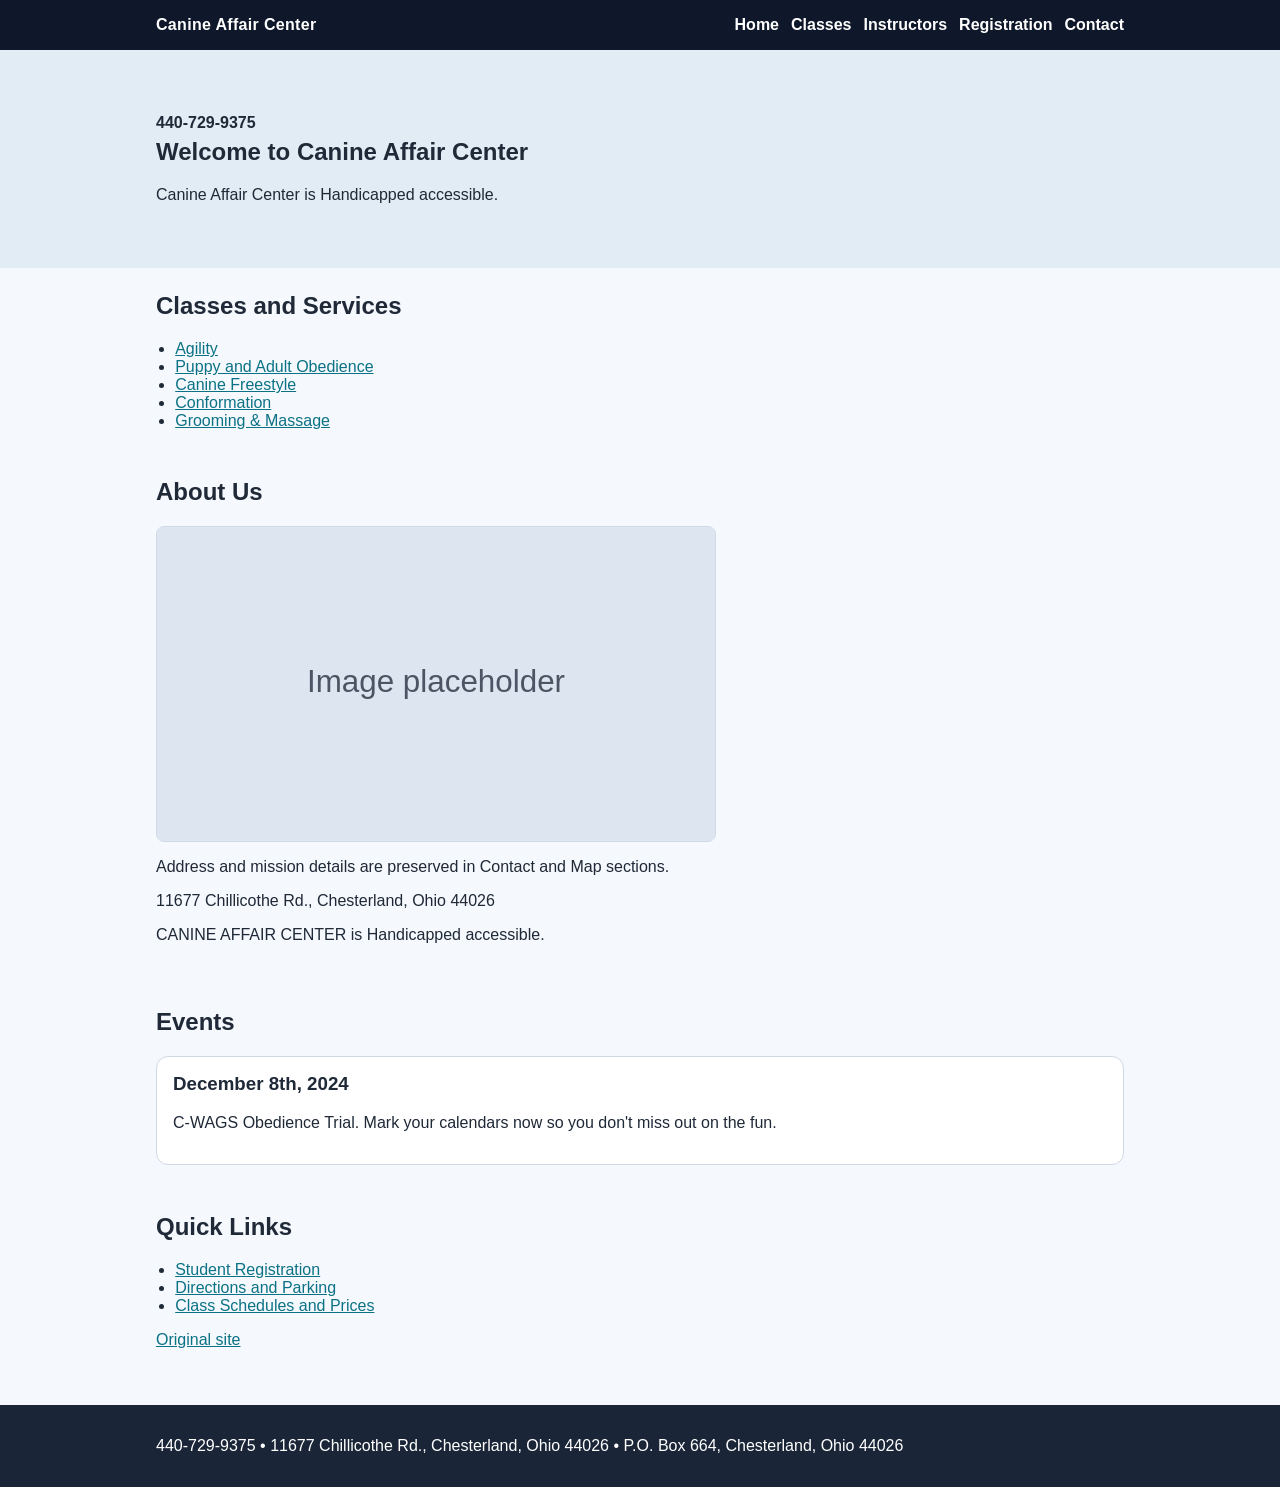
==== index.html @ a9fc8bed "chore: rebuild static Canine Affair Center site" ====
<!doctype html>
<html lang="en">
  <head>
    <meta charset="UTF-8" />
    <meta name="viewport" content="width=device-width, initial-scale=1" />
    <title>Canine Affair Center - Welcome</title>
    <link rel="stylesheet" href="styles.css" />
  </head>
  <body>
    <header class="site-header">
      <div class="container">
        <a class="brand" href="index.html">Canine Affair Center</a>
        <input id="menu-toggle" type="checkbox" />
        <label class="menu-toggle-btn" for="menu-toggle" aria-label="Open navigation">☰</label>
        <nav aria-label="Main navigation">
          <a href="index.html">Home</a>
          <a href="classes.html">Classes</a>
          <a href="instructors.html">Instructors</a>
          <a href="registration.html">Registration</a>
          <a href="contact.html">Contact</a>
        </nav>
      </div>
    </header>

    <main>
      <section class="hero">
        <div class="container">
          <p class="phone">440-729-9375</p>
          <h1>Welcome to Canine Affair Center</h1>
          <p>Canine Affair Center is Handicapped accessible.</p>
        </div>
      </section>

      <section id="services" class="section">
        <div class="container">
          <h2>Classes and Services</h2>
          <ul class="service-list">
            <li><a href="classes.html#agility">Agility</a></li>
            <li><a href="classes.html#obedience">Puppy and Adult Obedience</a></li>
            <li><a href="classes.html#freestyle">Canine Freestyle</a></li>
            <li><a href="classes.html#conformation">Conformation</a></li>
            <li><a href="classes.html#grooming">Grooming &amp; Massage</a></li>
          </ul>
        </div>
      </section>

      <section id="about" class="section">
        <div class="container">
          <h2>About Us</h2>
          <img src="assets/images/placeholder.svg" alt="Canine Affair Center" class="content-image" />
          <p>Address and mission details are preserved in Contact and Map sections.</p>
          <p>11677 Chillicothe Rd., Chesterland, Ohio 44026</p>
          <p>CANINE AFFAIR CENTER is Handicapped accessible.</p>
        </div>
      </section>

      <section id="events" class="section">
        <div class="container">
          <h2>Events</h2>
          <article class="card">
            <h3>December 8th, 2024</h3>
            <p>C-WAGS Obedience Trial. Mark your calendars now so you don't miss out on the fun.</p>
          </article>
        </div>
      </section>

      <section id="links" class="section">
        <div class="container">
          <h2>Quick Links</h2>
          <ul>
            <li><a href="registration.html">Student Registration</a></li>
            <li><a href="contact.html#directions">Directions and Parking</a></li>
            <li><a href="classes.html">Class Schedules and Prices</a></li>
          </ul>
          <p><a href="https://www.canineaffaircenter.com">Original site</a></p>
        </div>
      </section>
    </main>

    <footer>
      <div class="container">
        <p>440-729-9375 • 11677 Chillicothe Rd., Chesterland, Ohio 44026 • P.O. Box 664, Chesterland, Ohio 44026</p>
      </div>
    </footer>
  </body>
</html>
---- styles.css ----
:root {
  --bg: #f5f8fc;
  --text: #1f2937;
  --muted: #4b5563;
  --primary: #0f172a;
  --accent: #0b7285;
  --card: #ffffff;
  --border: #d1d9e6;
}

* {
  box-sizing: border-box;
}

html,
body {
  margin: 0;
  padding: 0;
  font-family: "Trebuchet MS", Arial, sans-serif;
  color: var(--text);
  background: var(--bg);
}

a {
  color: var(--accent);
}

.container {
  width: min(100%, 1000px);
  margin: 0 auto;
  padding: 0 1rem;
}

.site-header {
  background: var(--primary);
  color: #fff;
  padding: 1rem 0;
}

.site-header .container {
  display: flex;
  flex-wrap: wrap;
  gap: 0.75rem;
  align-items: center;
}

.brand {
  color: #fff;
  font-weight: 700;
  text-decoration: none;
  letter-spacing: 0.02em;
}

.site-header nav {
  margin-left: auto;
  display: flex;
  flex-wrap: wrap;
  gap: 0.75rem;
}

.site-header nav a {
  color: #fff;
  text-decoration: none;
  font-weight: 600;
}

.site-header nav a.active {
  text-decoration: underline;
}

#menu-toggle {
  display: none;
}

.menu-toggle-btn {
  display: none;
  margin-left: auto;
  cursor: pointer;
  color: #fff;
  border: 1px solid rgba(255, 255, 255, 0.45);
  border-radius: 0.35rem;
  padding: 0.25rem 0.5rem;
}

.hero {
  padding: 3rem 0;
  background: #e2ecf5;
}

.hero h1 {
  margin-top: 0.4rem;
}

.phone {
  font-weight: 700;
  margin-bottom: 0.25rem;
}

.section {
  padding: 1.5rem 0;
}

h1,
h2,
h3 {
  margin-top: 0;
}

.grid {
  display: grid;
  grid-template-columns: repeat(auto-fit, minmax(240px, 1fr));
  gap: 1rem;
}

.card {
  background: var(--card);
  border: 1px solid var(--border);
  border-radius: 0.75rem;
  padding: 1rem;
}

.content-image {
  width: 100%;
  max-width: 560px;
  height: auto;
  display: block;
  border-radius: 0.5rem;
  border: 1px solid var(--border);
  margin-bottom: 0.75rem;
}

.contact-form {
  display: grid;
  gap: 0.6rem;
}

.contact-form label {
  margin-top: 0.25rem;
}

.contact-form input,
.contact-form textarea {
  width: 100%;
  border: 1px solid var(--border);
  border-radius: 0.4rem;
  padding: 0.6rem;
  font-family: inherit;
}

.contact-form button {
  width: fit-content;
  border: none;
  padding: 0.7rem 1rem;
  border-radius: 0.4rem;
  background: var(--accent);
  color: #fff;
  font-weight: 700;
}

footer {
  background: #1a2538;
  color: #fff;
  padding: 1rem 0;
  margin-top: 1rem;
}

.service-list,
ul {
  margin: 0;
  padding-left: 1.2rem;
}

@media (max-width: 740px) {
  .site-header .container {
    position: relative;
  }

  .menu-toggle-btn {
    display: inline-block;
  }

  .site-header nav {
    width: 100%;
    display: none;
    flex-direction: column;
    gap: 0.4rem;
    margin-left: 0;
    padding-bottom: 0.4rem;
  }

  #menu-toggle:checked + .menu-toggle-btn + nav {
    display: flex;
  }
}
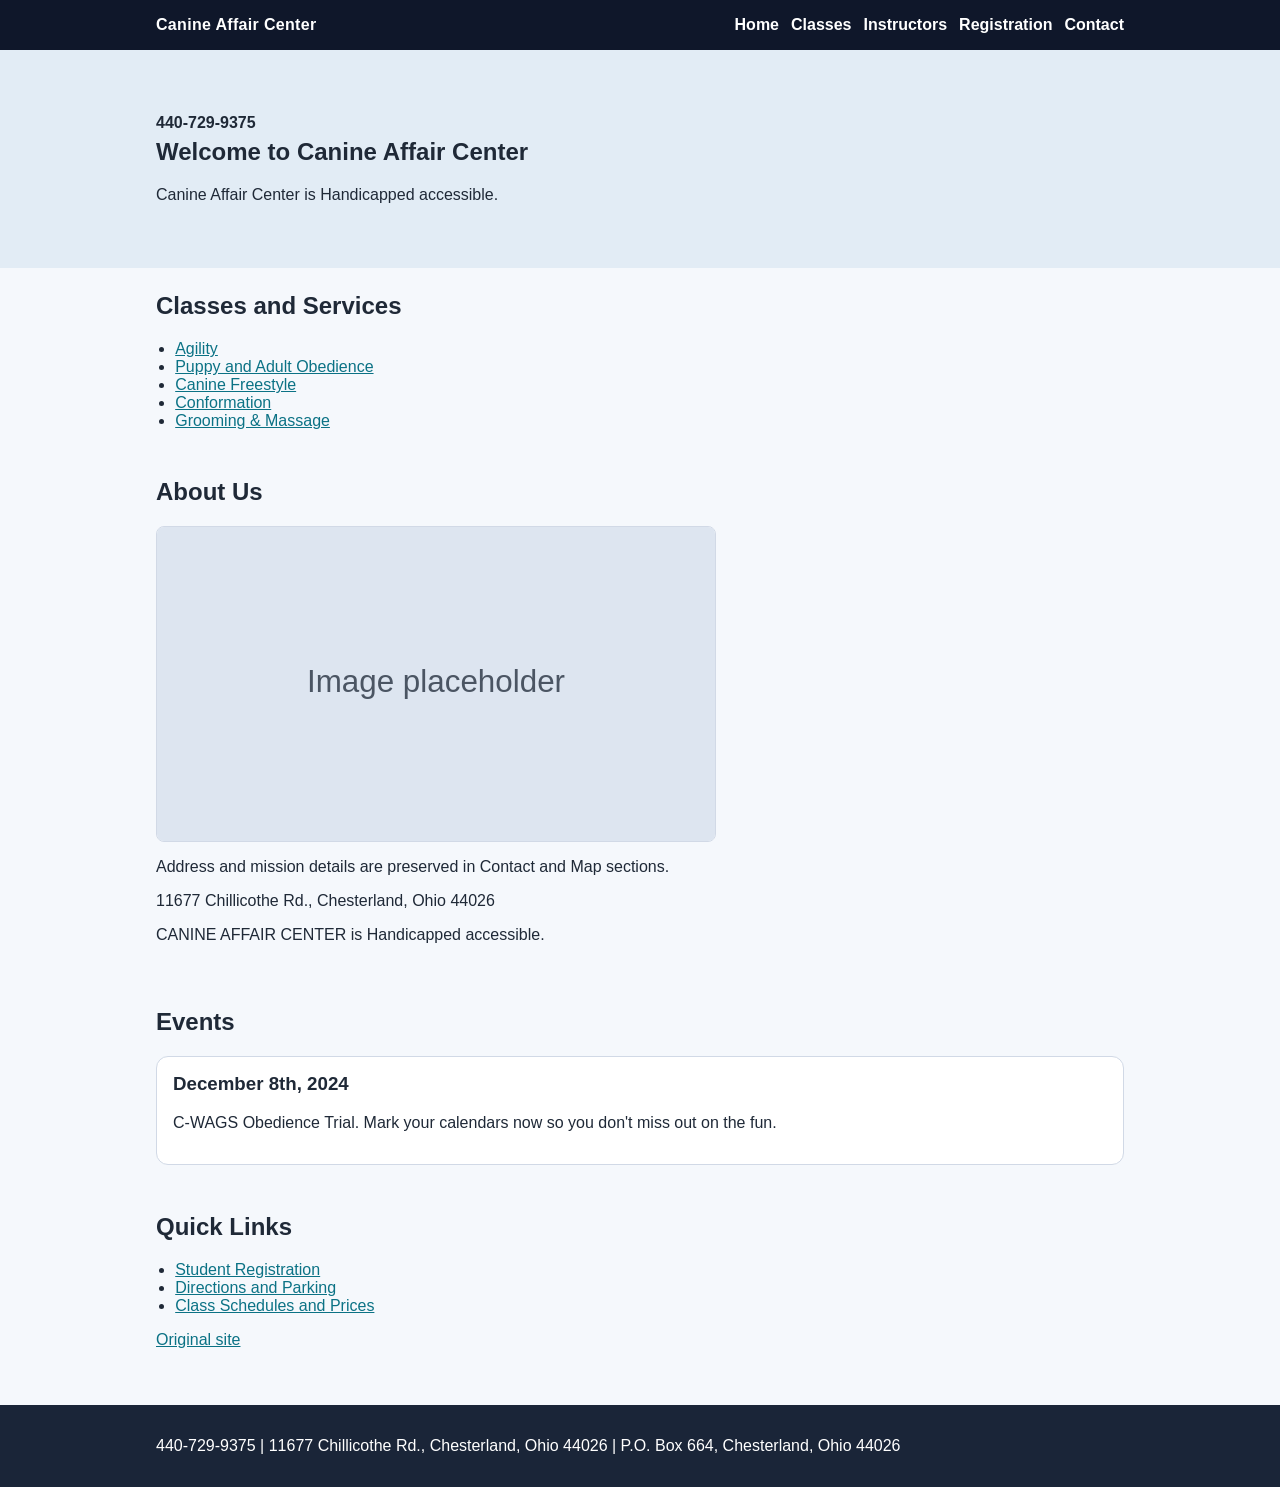
==== commit ee6a6ca7: "chore: tighten content wording and encoding cleanup" ====
--- a/index.html
+++ b/index.html
@@ -11,7 +11,7 @@
       <div class="container">
         <a class="brand" href="index.html">Canine Affair Center</a>
         <input id="menu-toggle" type="checkbox" />
-        <label class="menu-toggle-btn" for="menu-toggle" aria-label="Open navigation">☰</label>
+        <label class="menu-toggle-btn" for="menu-toggle" aria-label="Open navigation">Menu</label>
         <nav aria-label="Main navigation">
           <a href="index.html">Home</a>
           <a href="classes.html">Classes</a>
@@ -79,7 +79,7 @@
 
     <footer>
       <div class="container">
-        <p>440-729-9375 • 11677 Chillicothe Rd., Chesterland, Ohio 44026 • P.O. Box 664, Chesterland, Ohio 44026</p>
+        <p>440-729-9375 | 11677 Chillicothe Rd., Chesterland, Ohio 44026 | P.O. Box 664, Chesterland, Ohio 44026</p>
       </div>
     </footer>
   </body>
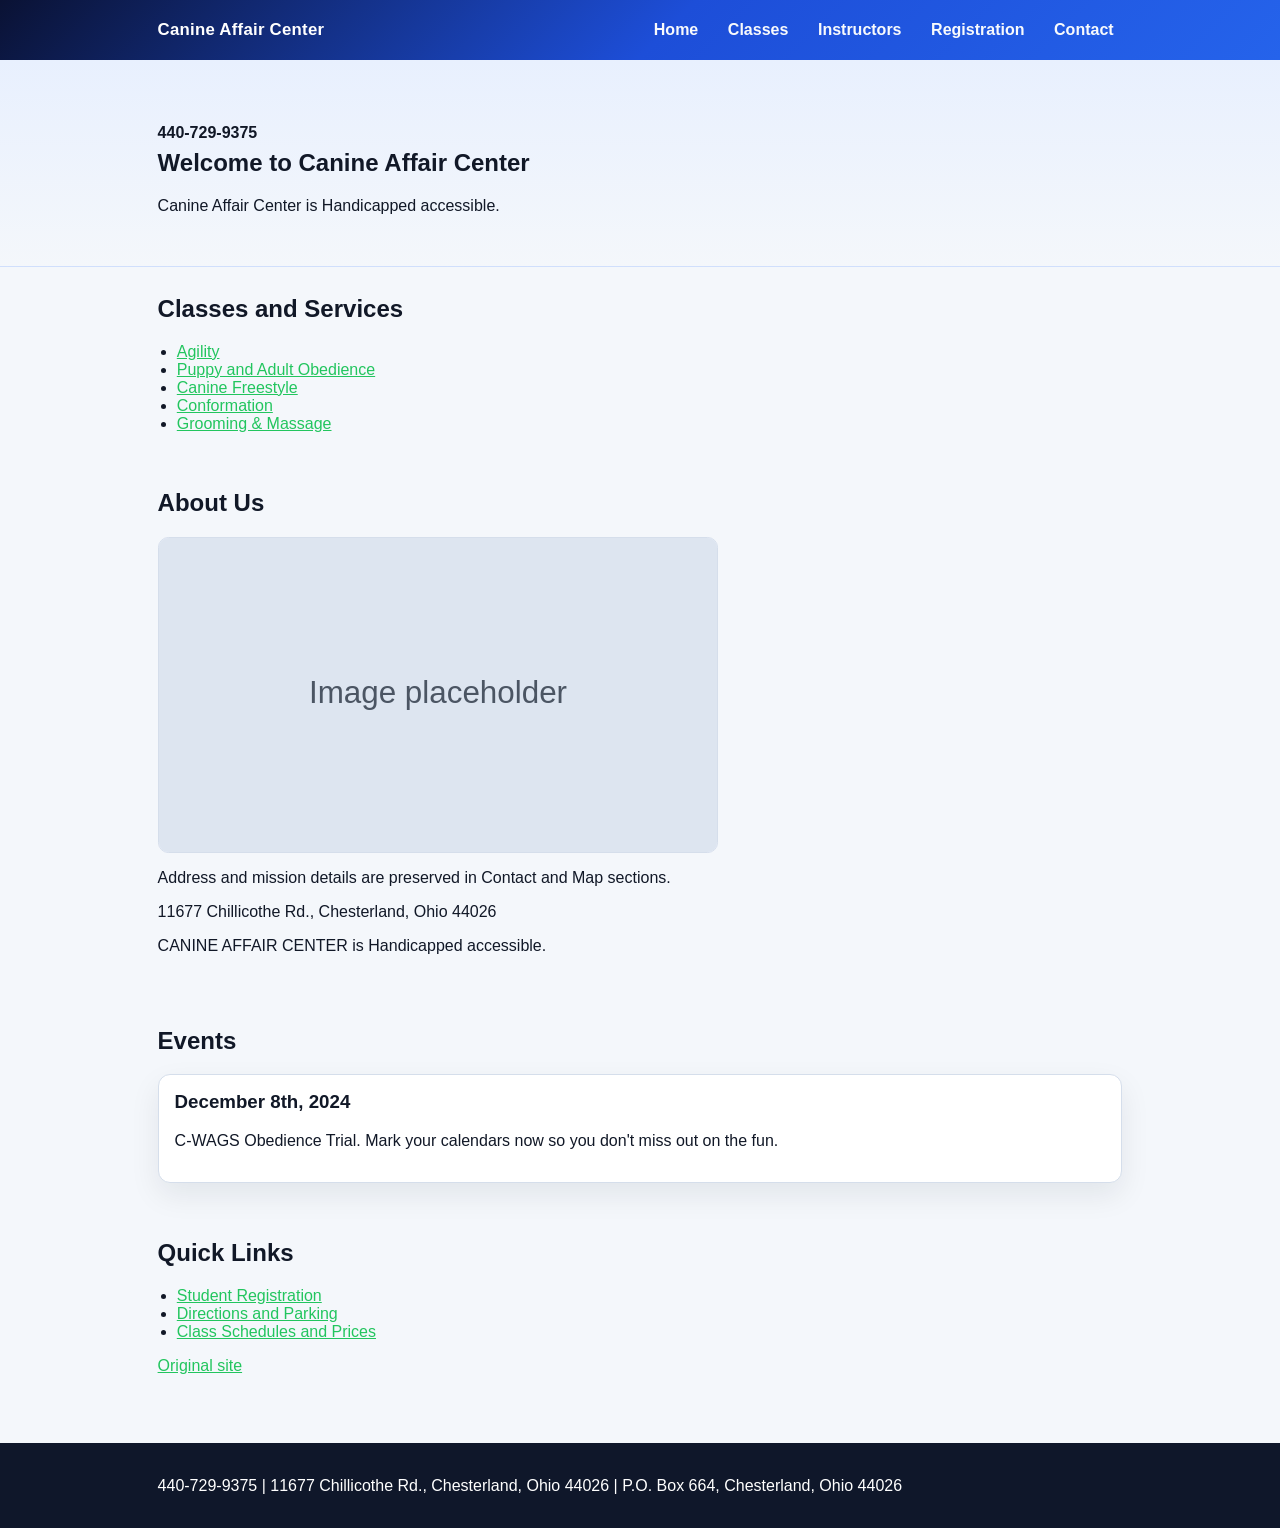
==== commit 0ad33e3d: "style: replace word menu with hamburger icon and refresh theme" ====
--- a/index.html
+++ b/index.html
@@ -11,7 +11,14 @@
       <div class="container">
         <a class="brand" href="index.html">Canine Affair Center</a>
         <input id="menu-toggle" type="checkbox" />
-        <label class="menu-toggle-btn" for="menu-toggle" aria-label="Open navigation">Menu</label>
+        <label class="menu-toggle-btn" for="menu-toggle" aria-label="Open navigation">
+          <span class="hamburger" aria-hidden="true">
+            <span></span>
+            <span></span>
+            <span></span>
+          </span>
+          <span class="visually-hidden">Menu</span>
+        </label>
         <nav aria-label="Main navigation">
           <a href="index.html">Home</a>
           <a href="classes.html">Classes</a>
--- a/styles.css
+++ b/styles.css
@@ -1,11 +1,12 @@
 :root {
-  --bg: #f5f8fc;
-  --text: #1f2937;
+  --bg: #f4f7fb;
+  --text: #111827;
   --muted: #4b5563;
   --primary: #0f172a;
-  --accent: #0b7285;
+  --accent-2: #22c55e;
   --card: #ffffff;
-  --border: #d1d9e6;
+  --border: #d5deeb;
+  --shadow: 0 12px 30px rgba(17, 24, 39, 0.08);
 }
 
 * {
@@ -16,25 +17,26 @@
 body {
   margin: 0;
   padding: 0;
-  font-family: "Trebuchet MS", Arial, sans-serif;
+  font-family: "Inter", "Segoe UI", "Helvetica Neue", Arial, sans-serif;
   color: var(--text);
   background: var(--bg);
 }
 
 a {
-  color: var(--accent);
+  color: var(--accent-2);
 }
 
 .container {
   width: min(100%, 1000px);
   margin: 0 auto;
-  padding: 0 1rem;
+  padding: 0 1.1rem;
 }
 
 .site-header {
-  background: var(--primary);
-  color: #fff;
-  padding: 1rem 0;
+  background: linear-gradient(135deg, #0a1234, #1d4ed8 52%, #2563eb);
+  color: #fff;
+  padding: 0.95rem 0;
+  box-shadow: 0 12px 22px rgba(15, 23, 42, 0.18);
 }
 
 .site-header .container {
@@ -48,7 +50,8 @@
   color: #fff;
   font-weight: 700;
   text-decoration: none;
-  letter-spacing: 0.02em;
+  letter-spacing: 0.015em;
+  font-size: 1.05rem;
 }
 
 .site-header nav {
@@ -59,13 +62,22 @@
 }
 
 .site-header nav a {
-  color: #fff;
+  color: #f8fafc;
   text-decoration: none;
   font-weight: 600;
+  padding: 0.35rem 0.55rem;
+  border-radius: 0.4rem;
+  transition: background-color 0.2s ease, color 0.2s ease;
+}
+
+.site-header nav a:hover,
+.site-header nav a:focus-visible {
+  background: rgba(255, 255, 255, 0.16);
 }
 
 .site-header nav a.active {
-  text-decoration: underline;
+  color: #ffffff;
+  background: rgba(255, 255, 255, 0.2);
 }
 
 #menu-toggle {
@@ -77,27 +89,83 @@
   margin-left: auto;
   cursor: pointer;
   color: #fff;
-  border: 1px solid rgba(255, 255, 255, 0.45);
-  border-radius: 0.35rem;
-  padding: 0.25rem 0.5rem;
+  border: 0;
+  background: transparent;
+  padding: 0.35rem;
+  border-radius: 0.45rem;
+}
+
+.hamburger {
+  width: 1.3rem;
+  height: 1rem;
+  display: inline-block;
+  position: relative;
+}
+
+.hamburger span {
+  position: absolute;
+  left: 0;
+  width: 100%;
+  height: 2px;
+  border-radius: 999px;
+  background: #fff;
+  transition: all 0.2s ease;
+}
+
+.hamburger span:nth-child(1) {
+  top: 0;
+}
+
+.hamburger span:nth-child(2) {
+  top: 0.45rem;
+}
+
+.hamburger span:nth-child(3) {
+  top: 0.9rem;
+}
+
+#menu-toggle:checked + .menu-toggle-btn .hamburger span:nth-child(1) {
+  top: 0.45rem;
+  transform: rotate(45deg);
+}
+
+#menu-toggle:checked + .menu-toggle-btn .hamburger span:nth-child(2) {
+  opacity: 0;
+}
+
+#menu-toggle:checked + .menu-toggle-btn .hamburger span:nth-child(3) {
+  top: 0.45rem;
+  transform: rotate(-45deg);
+}
+
+.visually-hidden {
+  position: absolute;
+  clip: rect(0 0 0 0);
+  width: 1px;
+  height: 1px;
+  margin: -1px;
+  overflow: hidden;
+  border: 0;
+  padding: 0;
 }
 
 .hero {
-  padding: 3rem 0;
-  background: #e2ecf5;
+  padding: 3rem 0 2.2rem;
+  background: linear-gradient(180deg, #e8f0fe 0%, #f4f7fb 100%);
+  border-bottom: 1px solid rgba(37, 99, 235, 0.12);
 }
 
 .hero h1 {
-  margin-top: 0.4rem;
+  margin-top: 0.45rem;
 }
 
 .phone {
   font-weight: 700;
-  margin-bottom: 0.25rem;
+  margin-bottom: 0.35rem;
 }
 
 .section {
-  padding: 1.5rem 0;
+  padding: 1.75rem 0;
 }
 
 h1,
@@ -117,6 +185,7 @@
   border: 1px solid var(--border);
   border-radius: 0.75rem;
   padding: 1rem;
+  box-shadow: var(--shadow);
 }
 
 .content-image {
@@ -124,9 +193,10 @@
   max-width: 560px;
   height: auto;
   display: block;
-  border-radius: 0.5rem;
+  border-radius: 0.65rem;
   border: 1px solid var(--border);
   margin-bottom: 0.75rem;
+  background: #eef2ff;
 }
 
 .contact-form {
@@ -135,33 +205,44 @@
 }
 
 .contact-form label {
-  margin-top: 0.25rem;
+  margin-top: 0.35rem;
+  color: var(--muted);
 }
 
 .contact-form input,
 .contact-form textarea {
   width: 100%;
   border: 1px solid var(--border);
-  border-radius: 0.4rem;
-  padding: 0.6rem;
+  border-radius: 0.55rem;
+  padding: 0.65rem 0.7rem;
   font-family: inherit;
+  transition: border-color 0.2s ease, box-shadow 0.2s ease;
+}
+
+.contact-form input:focus-visible,
+.contact-form textarea:focus-visible {
+  outline: none;
+  border-color: #2563eb;
+  box-shadow: 0 0 0 4px rgba(37, 99, 235, 0.14);
 }
 
 .contact-form button {
   width: fit-content;
   border: none;
-  padding: 0.7rem 1rem;
-  border-radius: 0.4rem;
-  background: var(--accent);
+  padding: 0.75rem 1.15rem;
+  border-radius: 0.55rem;
+  background: linear-gradient(135deg, var(--accent-2), #16a34a);
   color: #fff;
   font-weight: 700;
+  box-shadow: 0 8px 20px rgba(34, 197, 94, 0.28);
+  cursor: pointer;
 }
 
 footer {
-  background: #1a2538;
-  color: #fff;
-  padding: 1rem 0;
-  margin-top: 1rem;
+  background: var(--primary);
+  color: #fff;
+  padding: 1.1rem 0;
+  margin-top: 1.5rem;
 }
 
 .service-list,
@@ -176,19 +257,29 @@
   }
 
   .menu-toggle-btn {
-    display: inline-block;
+    display: inline-flex;
+    align-items: center;
   }
 
   .site-header nav {
     width: 100%;
     display: none;
     flex-direction: column;
-    gap: 0.4rem;
+    gap: 0.45rem;
     margin-left: 0;
-    padding-bottom: 0.4rem;
+    padding: 0.2rem 0 0.5rem;
   }
 
   #menu-toggle:checked + .menu-toggle-btn + nav {
     display: flex;
   }
-}
+
+  .site-header nav a {
+    background: rgba(255, 255, 255, 0.06);
+    padding: 0.65rem 0.8rem;
+  }
+
+  .hero {
+    padding: 2.2rem 0 1.6rem;
+  }
+}
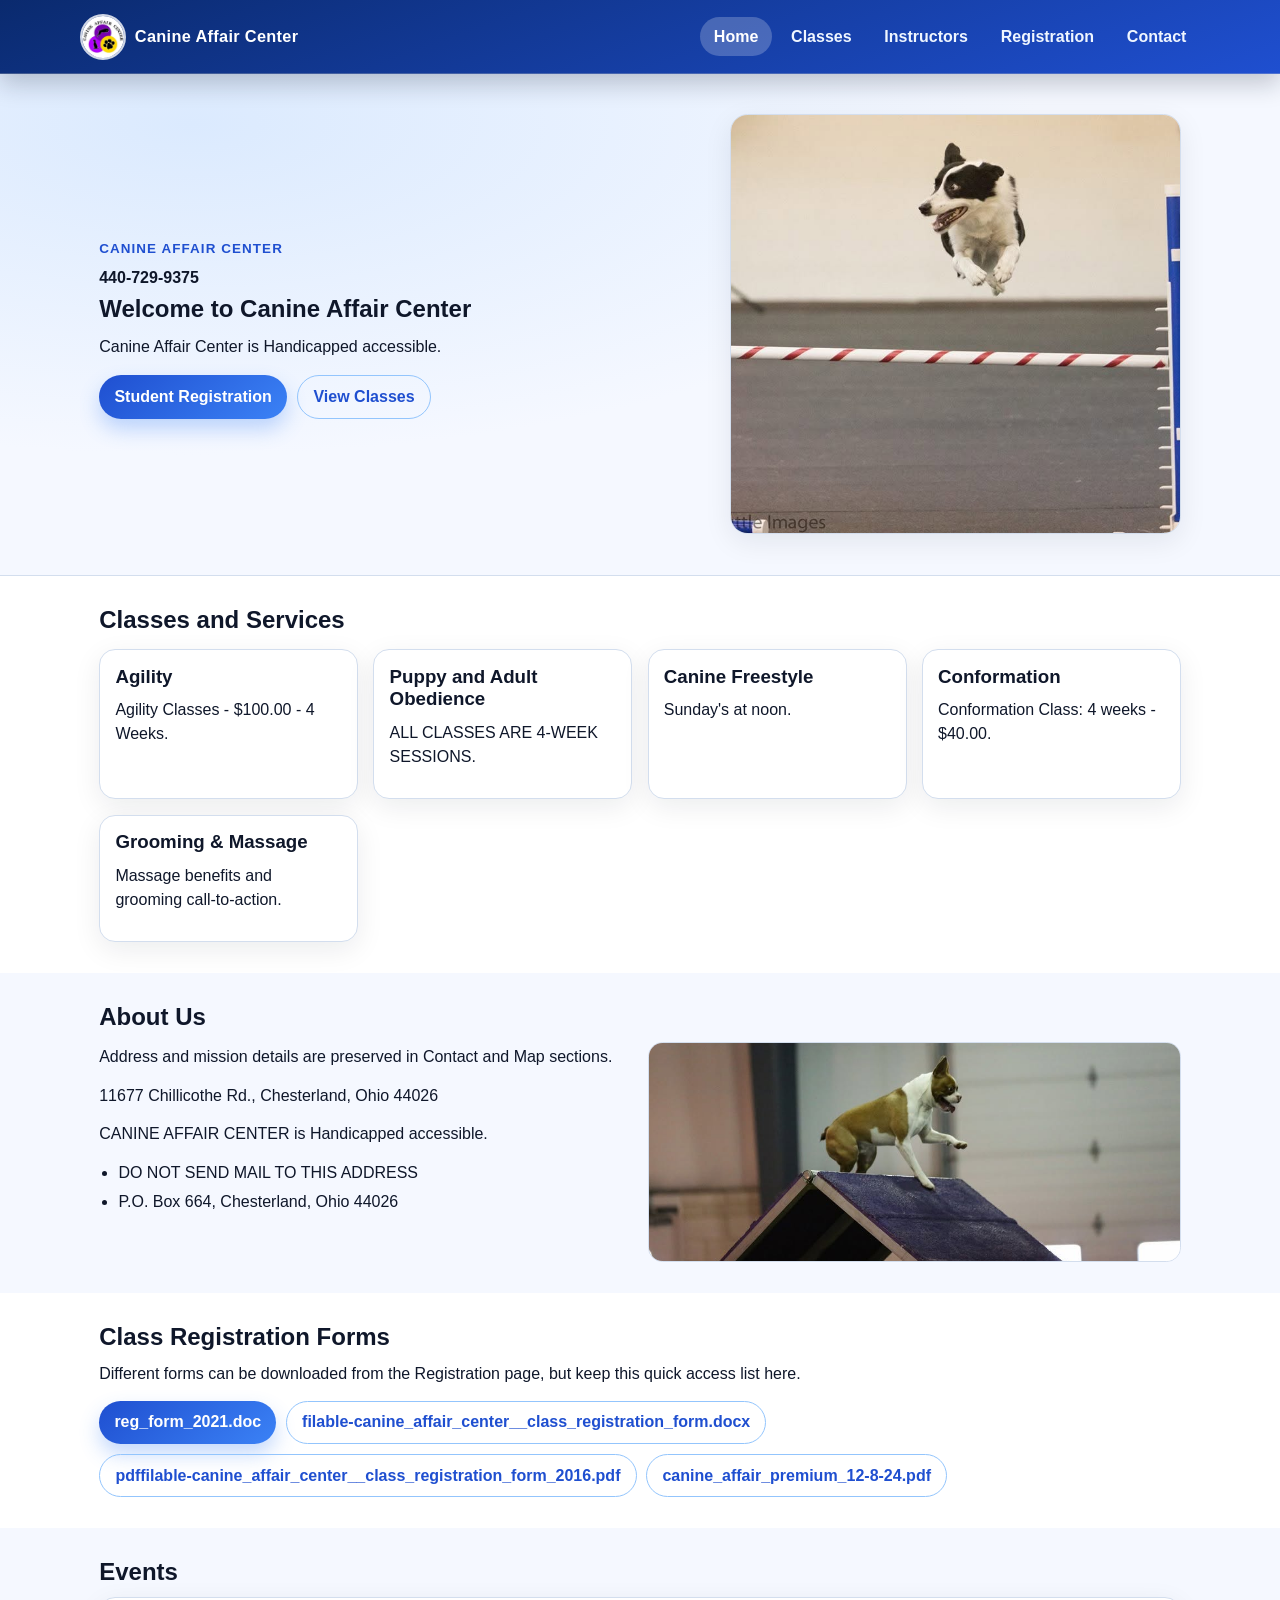
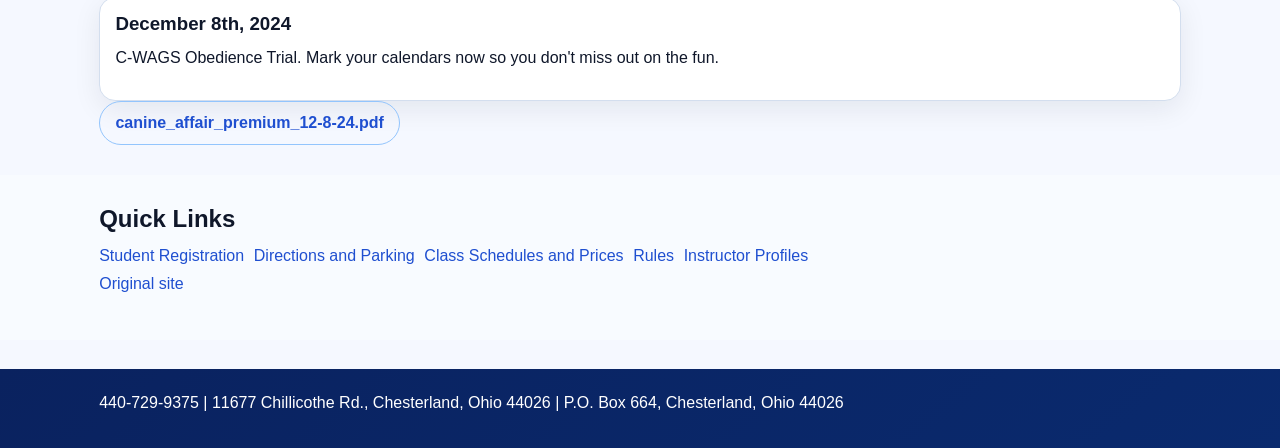
==== commit b90c78a1: "chore: rebuild static Canine Affair Center site" ====
--- a/index.html
+++ b/index.html
@@ -8,19 +8,24 @@
   </head>
   <body>
     <header class="site-header">
-      <div class="container">
-        <a class="brand" href="index.html">Canine Affair Center</a>
-        <input id="menu-toggle" type="checkbox" />
+      <div class="container nav-shell">
+        <a class="brand" href="index.html">
+          <img
+            src="assets/images/292273772_463270262411396_3111458359805583929_n.jpg"
+            alt="Canine Affair Center logo"
+          />
+          <span>Canine Affair Center</span>
+        </a>
+        <input id="menu-toggle" class="menu-toggle" type="checkbox" />
         <label class="menu-toggle-btn" for="menu-toggle" aria-label="Open navigation">
           <span class="hamburger" aria-hidden="true">
             <span></span>
             <span></span>
             <span></span>
           </span>
-          <span class="visually-hidden">Menu</span>
         </label>
         <nav aria-label="Main navigation">
-          <a href="index.html">Home</a>
+          <a href="index.html" class="active">Home</a>
           <a href="classes.html">Classes</a>
           <a href="instructors.html">Instructors</a>
           <a href="registration.html">Registration</a>
@@ -31,33 +36,92 @@
 
     <main>
       <section class="hero">
-        <div class="container">
-          <p class="phone">440-729-9375</p>
-          <h1>Welcome to Canine Affair Center</h1>
-          <p>Canine Affair Center is Handicapped accessible.</p>
+        <div class="container hero-shell">
+          <div class="hero-copy">
+            <p class="badge">Canine Affair Center</p>
+            <p class="phone">440-729-9375</p>
+            <h1>Welcome to Canine Affair Center</h1>
+            <p>Canine Affair Center is Handicapped accessible.</p>
+            <div class="hero-actions">
+              <a class="button" href="registration.html">Student Registration</a>
+              <a class="button button-outline" href="classes.html">View Classes</a>
+            </div>
+          </div>
+          <div class="hero-media">
+            <img
+              src="assets/images/653709710_35356206197299896_3337351207946290693_n.jpg"
+              alt="Dog working on agility obstacle"
+            />
+          </div>
         </div>
       </section>
 
-      <section id="services" class="section">
+      <section id="services" class="section section-muted">
         <div class="container">
           <h2>Classes and Services</h2>
-          <ul class="service-list">
-            <li><a href="classes.html#agility">Agility</a></li>
-            <li><a href="classes.html#obedience">Puppy and Adult Obedience</a></li>
-            <li><a href="classes.html#freestyle">Canine Freestyle</a></li>
-            <li><a href="classes.html#conformation">Conformation</a></li>
-            <li><a href="classes.html#grooming">Grooming &amp; Massage</a></li>
-          </ul>
+          <div class="grid">
+            <a class="card service-tile" href="classes.html#agility">
+              <h3>Agility</h3>
+              <p>Agility Classes - $100.00 - 4 Weeks.</p>
+            </a>
+            <a class="card service-tile" href="classes.html#obedience">
+              <h3>Puppy and Adult Obedience</h3>
+              <p>ALL CLASSES ARE 4-WEEK SESSIONS.</p>
+            </a>
+            <a class="card service-tile" href="classes.html#freestyle">
+              <h3>Canine Freestyle</h3>
+              <p>Sunday's at noon.</p>
+            </a>
+            <a class="card service-tile" href="classes.html#conformation">
+              <h3>Conformation</h3>
+              <p>Conformation Class: 4 weeks - $40.00.</p>
+            </a>
+            <a class="card service-tile" href="classes.html#grooming">
+              <h3>Grooming &amp; Massage</h3>
+              <p>Massage benefits and grooming call-to-action.</p>
+            </a>
+          </div>
         </div>
       </section>
 
       <section id="about" class="section">
         <div class="container">
           <h2>About Us</h2>
-          <img src="assets/images/placeholder.svg" alt="Canine Affair Center" class="content-image" />
-          <p>Address and mission details are preserved in Contact and Map sections.</p>
-          <p>11677 Chillicothe Rd., Chesterland, Ohio 44026</p>
-          <p>CANINE AFFAIR CENTER is Handicapped accessible.</p>
+          <div class="split">
+            <div>
+              <p>Address and mission details are preserved in Contact and Map sections.</p>
+              <p>11677 Chillicothe Rd., Chesterland, Ohio 44026</p>
+              <p>CANINE AFFAIR CENTER is Handicapped accessible.</p>
+              <ul>
+                <li>DO NOT SEND MAIL TO THIS ADDRESS</li>
+                <li>P.O. Box 664, Chesterland, Ohio 44026</li>
+              </ul>
+            </div>
+            <img
+              src="assets/images/657599707_35420951074158741_4879072440890548703_n.jpg"
+              alt="Dog training class"
+              class="content-image"
+            />
+          </div>
+        </div>
+      </section>
+
+      <section id="forms" class="section section-muted">
+        <div class="container">
+          <h2>Class Registration Forms</h2>
+          <p>Different forms can be downloaded from the Registration page, but keep this quick access list here.</p>
+          <div class="form-quick-links">
+            <a class="button" href="assets/files/reg_form_2021.doc">reg_form_2021.doc</a>
+            <a class="button button-outline" href="assets/files/filable-canine_affair_center__class_registration_form.docx">
+              filable-canine_affair_center__class_registration_form.docx
+            </a>
+            <a class="button button-outline" href="assets/files/pdffilable-canine_affair_center__class_registration_form_2016.pdf">
+              pdffilable-canine_affair_center__class_registration_form_2016.pdf
+            </a>
+            <a class="button button-outline" href="assets/files/canine_affair_premium_12-8-24.pdf">
+              canine_affair_premium_12-8-24.pdf
+            </a>
+          </div>
         </div>
       </section>
 
@@ -68,17 +132,22 @@
             <h3>December 8th, 2024</h3>
             <p>C-WAGS Obedience Trial. Mark your calendars now so you don't miss out on the fun.</p>
           </article>
+          <a class="button button-outline" href="assets/files/canine_affair_premium_12-8-24.pdf">
+            canine_affair_premium_12-8-24.pdf
+          </a>
         </div>
       </section>
 
       <section id="links" class="section">
         <div class="container">
           <h2>Quick Links</h2>
-          <ul>
-            <li><a href="registration.html">Student Registration</a></li>
-            <li><a href="contact.html#directions">Directions and Parking</a></li>
-            <li><a href="classes.html">Class Schedules and Prices</a></li>
-          </ul>
+          <div class="quick-links">
+            <a href="registration.html">Student Registration</a>
+            <a href="contact.html#directions">Directions and Parking</a>
+            <a href="classes.html">Class Schedules and Prices</a>
+            <a href="contact.html#rules">Rules</a>
+            <a href="instructors.html">Instructor Profiles</a>
+          </div>
           <p><a href="https://www.canineaffaircenter.com">Original site</a></p>
         </div>
       </section>
--- a/styles.css
+++ b/styles.css
@@ -1,12 +1,15 @@
 :root {
-  --bg: #f4f7fb;
-  --text: #111827;
-  --muted: #4b5563;
-  --primary: #0f172a;
-  --accent-2: #22c55e;
-  --card: #ffffff;
-  --border: #d5deeb;
-  --shadow: 0 12px 30px rgba(17, 24, 39, 0.08);
+  --bg: #f5f8ff;
+  --surface: #ffffff;
+  --surface-2: #ecf2fb;
+  --text: #0f172a;
+  --muted: #475569;
+  --line: #d3deee;
+  --brand-1: #0a2a6e;
+  --brand-2: #1f4fd0;
+  --accent: #1f9a77;
+  --shadow-soft: 0 20px 45px rgba(15, 23, 42, 0.10);
+  --shadow-card: 0 8px 28px rgba(15, 23, 42, 0.08);
 }
 
 * {
@@ -17,247 +20,411 @@
 body {
   margin: 0;
   padding: 0;
-  font-family: "Inter", "Segoe UI", "Helvetica Neue", Arial, sans-serif;
+  font-family: "Poppins", "Segoe UI", "Helvetica Neue", Arial, sans-serif;
   color: var(--text);
   background: var(--bg);
 }
 
+body {
+  line-height: 1.5;
+}
+
 a {
-  color: var(--accent-2);
+  color: var(--brand-2);
+  text-decoration: none;
+}
+
+h1,
+h2,
+h3 {
+  margin: 0 0 0.65rem;
+  line-height: 1.2;
+}
+
+p {
+  margin: 0.2rem 0 0.9rem;
+}
+
+ul {
+  margin: 0.1rem 0 0;
+  padding-left: 1.2rem;
+}
+
+li {
+  margin: 0.35rem 0;
 }
 
 .container {
-  width: min(100%, 1000px);
-  margin: 0 auto;
-  padding: 0 1.1rem;
+  width: min(100%, 1120px);
+  margin-inline: auto;
+  padding: 0 1.2rem;
 }
 
 .site-header {
-  background: linear-gradient(135deg, #0a1234, #1d4ed8 52%, #2563eb);
-  color: #fff;
-  padding: 0.95rem 0;
-  box-shadow: 0 12px 22px rgba(15, 23, 42, 0.18);
-}
-
-.site-header .container {
+  position: sticky;
+  top: 0;
+  z-index: 20;
+  background: linear-gradient(160deg, var(--brand-1), var(--brand-2));
+  color: #fff;
+  border-bottom: 1px solid rgba(255, 255, 255, 0.22);
+  box-shadow: 0 10px 25px rgba(15, 23, 42, 0.22);
+}
+
+.site-header .nav-shell {
   display: flex;
-  flex-wrap: wrap;
-  gap: 0.75rem;
-  align-items: center;
+  align-items: center;
+  padding: 0.85rem 0;
+  gap: 0.9rem;
 }
 
 .brand {
   color: #fff;
+  text-decoration: none;
+  display: inline-flex;
+  align-items: center;
+  gap: 0.55rem;
+  font-size: 1.02rem;
   font-weight: 700;
-  text-decoration: none;
-  letter-spacing: 0.015em;
-  font-size: 1.05rem;
+  letter-spacing: 0.02em;
+}
+
+.brand img {
+  width: 46px;
+  height: 46px;
+  border-radius: 999px;
+  border: 2px solid rgba(255, 255, 255, 0.8);
+  object-fit: cover;
+}
+
+.menu-toggle {
+  display: none;
+}
+
+.menu-toggle-btn {
+  margin-left: auto;
+  display: none;
+  width: 2.6rem;
+  height: 2.5rem;
+  border: 0;
+  border-radius: 0.6rem;
+  background: rgba(255, 255, 255, 0.14);
+  align-items: center;
+  justify-content: center;
+}
+
+.menu-toggle-btn:focus-visible {
+  outline: 2px solid #dbeafe;
+  outline-offset: 2px;
+}
+
+.hamburger {
+  width: 1.18rem;
+  height: 0.9rem;
+  position: relative;
+}
+
+.hamburger span {
+  position: absolute;
+  inset-inline: 0;
+  height: 2px;
+  border-radius: 99px;
+  background: #fff;
+  transition: transform 0.2s ease, opacity 0.2s ease, top 0.2s ease;
+}
+
+.hamburger span:nth-child(1) { top: 0; }
+.hamburger span:nth-child(2) { top: 0.4rem; }
+.hamburger span:nth-child(3) { top: 0.8rem; }
+
+#menu-toggle:checked + .menu-toggle-btn .hamburger span:nth-child(1) {
+  top: 0.4rem;
+  transform: rotate(45deg);
+}
+
+#menu-toggle:checked + .menu-toggle-btn .hamburger span:nth-child(2) {
+  opacity: 0;
+}
+
+#menu-toggle:checked + .menu-toggle-btn .hamburger span:nth-child(3) {
+  top: 0.4rem;
+  transform: rotate(-45deg);
 }
 
 .site-header nav {
   margin-left: auto;
   display: flex;
-  flex-wrap: wrap;
-  gap: 0.75rem;
+  gap: 0.35rem;
+  align-items: center;
 }
 
 .site-header nav a {
-  color: #f8fafc;
+  color: #eff6ff;
   text-decoration: none;
   font-weight: 600;
-  padding: 0.35rem 0.55rem;
-  border-radius: 0.4rem;
-  transition: background-color 0.2s ease, color 0.2s ease;
+  border-radius: 999px;
+  padding: 0.45rem 0.85rem;
+  transition: background-color 0.2s ease;
 }
 
 .site-header nav a:hover,
 .site-header nav a:focus-visible {
-  background: rgba(255, 255, 255, 0.16);
+  background: rgba(255, 255, 255, 0.2);
+  color: #fff;
 }
 
 .site-header nav a.active {
-  color: #ffffff;
-  background: rgba(255, 255, 255, 0.2);
-}
-
-#menu-toggle {
-  display: none;
-}
-
-.menu-toggle-btn {
-  display: none;
-  margin-left: auto;
-  cursor: pointer;
-  color: #fff;
-  border: 0;
-  background: transparent;
-  padding: 0.35rem;
-  border-radius: 0.45rem;
-}
-
-.hamburger {
-  width: 1.3rem;
-  height: 1rem;
-  display: inline-block;
-  position: relative;
-}
-
-.hamburger span {
-  position: absolute;
-  left: 0;
+  background: rgba(255, 255, 255, 0.22);
+  color: #fff;
+}
+
+.hero {
+  background: radial-gradient(120% 120% at 15% 10%, #dbeafe 0%, var(--bg) 55%);
+  border-bottom: 1px solid var(--line);
+  padding: 2.5rem 0 2.1rem;
+}
+
+.hero-shell {
+  display: grid;
+  gap: 1.25rem;
+  grid-template-columns: 1.15fr 0.85fr;
+  align-items: center;
+}
+
+.hero .phone {
+  margin: 0.35rem 0;
+  font-weight: 700;
+}
+
+.hero-copy .badge {
+  display: inline-flex;
+  margin: 0;
+  color: #1f4fd0;
+  font-weight: 700;
+  text-transform: uppercase;
+  letter-spacing: 0.08em;
+  font-size: 0.84rem;
+}
+
+.hero-media img {
   width: 100%;
-  height: 2px;
-  border-radius: 999px;
-  background: #fff;
-  transition: all 0.2s ease;
-}
-
-.hamburger span:nth-child(1) {
-  top: 0;
-}
-
-.hamburger span:nth-child(2) {
-  top: 0.45rem;
-}
-
-.hamburger span:nth-child(3) {
-  top: 0.9rem;
-}
-
-#menu-toggle:checked + .menu-toggle-btn .hamburger span:nth-child(1) {
-  top: 0.45rem;
-  transform: rotate(45deg);
-}
-
-#menu-toggle:checked + .menu-toggle-btn .hamburger span:nth-child(2) {
-  opacity: 0;
-}
-
-#menu-toggle:checked + .menu-toggle-btn .hamburger span:nth-child(3) {
-  top: 0.45rem;
-  transform: rotate(-45deg);
-}
-
-.visually-hidden {
-  position: absolute;
-  clip: rect(0 0 0 0);
-  width: 1px;
-  height: 1px;
-  margin: -1px;
-  overflow: hidden;
-  border: 0;
-  padding: 0;
-}
-
-.hero {
-  padding: 3rem 0 2.2rem;
-  background: linear-gradient(180deg, #e8f0fe 0%, #f4f7fb 100%);
-  border-bottom: 1px solid rgba(37, 99, 235, 0.12);
-}
-
-.hero h1 {
-  margin-top: 0.45rem;
-}
-
-.phone {
-  font-weight: 700;
-  margin-bottom: 0.35rem;
+  height: clamp(280px, 45vw, 420px);
+  object-fit: cover;
+  border-radius: 1.1rem;
+  border: 1px solid var(--line);
+  box-shadow: var(--shadow-card);
+}
+
+.hero-actions {
+  display: flex;
+  flex-wrap: wrap;
+  gap: 0.65rem;
+  margin-top: 1.05rem;
 }
 
 .section {
-  padding: 1.75rem 0;
-}
-
-h1,
-h2,
-h3 {
+  padding: 1.9rem 0;
+}
+
+.section-muted {
+  background: var(--surface);
+}
+
+.section:nth-of-type(even):not(.section-muted) {
+  background: #f8fbff;
+}
+
+.grid {
+  margin-top: 0.9rem;
+  display: grid;
+  grid-template-columns: repeat(auto-fit, minmax(250px, 1fr));
+  gap: 0.95rem;
+}
+
+.grid-3 {
+  grid-template-columns: repeat(auto-fit, minmax(210px, 1fr));
+}
+
+.card {
+  background: var(--surface);
+  border: 1px solid var(--line);
+  border-radius: 1rem;
+  padding: 0.95rem;
+  box-shadow: var(--shadow-card);
+  color: inherit;
+  display: block;
+}
+
+.card h3,
+.card h2 {
   margin-top: 0;
 }
 
-.grid {
-  display: grid;
-  grid-template-columns: repeat(auto-fit, minmax(240px, 1fr));
-  gap: 1rem;
-}
-
-.card {
-  background: var(--card);
-  border: 1px solid var(--border);
-  border-radius: 0.75rem;
-  padding: 1rem;
-  box-shadow: var(--shadow);
+.service-tile {
+  transition: transform 0.2s ease, box-shadow 0.2s ease;
+}
+
+.service-tile:hover {
+  transform: translateY(-3px);
+  box-shadow: 0 16px 28px rgba(15, 23, 42, 0.13);
 }
 
 .content-image {
   width: 100%;
-  max-width: 560px;
-  height: auto;
+  border: 1px solid var(--line);
+  border-radius: 0.9rem;
   display: block;
-  border-radius: 0.65rem;
-  border: 1px solid var(--border);
-  margin-bottom: 0.75rem;
-  background: #eef2ff;
+}
+
+.section-head {
+  display: flex;
+  align-items: center;
+  justify-content: space-between;
+  gap: 0.8rem;
+  flex-wrap: wrap;
+}
+
+.section-head h1,
+.section-head h2 {
+  margin: 0;
+}
+
+.section-head img {
+  width: min(100%, 220px);
+  border-radius: 0.9rem;
+  border: 1px solid var(--line);
+}
+
+.split {
+  display: grid;
+  gap: 1rem;
+  grid-template-columns: repeat(auto-fit, minmax(220px, 1fr));
+  align-items: start;
+}
+
+.split img {
+  width: 100%;
+  height: 220px;
+  object-fit: cover;
+  border-radius: 0.9rem;
+}
+
+.button {
+  display: inline-flex;
+  justify-content: center;
+  align-items: center;
+  border: none;
+  border-radius: 999px;
+  padding: 0.55rem 0.95rem;
+  font-weight: 700;
+  background: linear-gradient(140deg, var(--brand-2), #3b82f6);
+  color: #fff;
+  box-shadow: 0 10px 20px rgba(59, 130, 246, 0.3);
+}
+
+.button-outline {
+  background: transparent;
+  color: var(--brand-2);
+  border: 1px solid #93c5fd;
+  box-shadow: none;
+}
+
+.button:hover {
+  filter: brightness(1.04);
+}
+
+.form-quick-links,
+.quick-links {
+  display: flex;
+  gap: 0.6rem;
+  flex-wrap: wrap;
+}
+
+.quick-links a,
+.form-quick-links a {
+  text-decoration: none;
+}
+
+footer {
+  margin-top: 1.8rem;
+  background: linear-gradient(140deg, #0a225f, var(--brand-1));
+  color: #fff;
+  padding: 1.15rem 0;
 }
 
 .contact-form {
   display: grid;
-  gap: 0.6rem;
+  gap: 0.5rem;
 }
 
 .contact-form label {
-  margin-top: 0.35rem;
   color: var(--muted);
+  font-size: 0.9rem;
 }
 
 .contact-form input,
 .contact-form textarea {
   width: 100%;
-  border: 1px solid var(--border);
+  border: 1px solid var(--line);
   border-radius: 0.55rem;
-  padding: 0.65rem 0.7rem;
-  font-family: inherit;
-  transition: border-color 0.2s ease, box-shadow 0.2s ease;
+  padding: 0.65rem 0.75rem;
+  font: inherit;
 }
 
 .contact-form input:focus-visible,
 .contact-form textarea:focus-visible {
   outline: none;
-  border-color: #2563eb;
-  box-shadow: 0 0 0 4px rgba(37, 99, 235, 0.14);
+  border-color: #93c5fd;
+  box-shadow: 0 0 0 4px rgba(59, 130, 246, 0.22);
 }
 
 .contact-form button {
   width: fit-content;
+  padding: 0.72rem 1.05rem;
   border: none;
-  padding: 0.75rem 1.15rem;
-  border-radius: 0.55rem;
-  background: linear-gradient(135deg, var(--accent-2), #16a34a);
+  border-radius: 999px;
+  background: linear-gradient(140deg, var(--brand-2), #3b82f6);
   color: #fff;
   font-weight: 700;
-  box-shadow: 0 8px 20px rgba(34, 197, 94, 0.28);
-  cursor: pointer;
-}
-
-footer {
-  background: var(--primary);
-  color: #fff;
-  padding: 1.1rem 0;
-  margin-top: 1.5rem;
-}
-
-.service-list,
-ul {
+}
+
+.gallery {
+  margin-top: 0.8rem;
+  display: grid;
+  grid-template-columns: repeat(auto-fit, minmax(160px, 1fr));
+  gap: 0.65rem;
+}
+
+.gallery figure {
   margin: 0;
-  padding-left: 1.2rem;
+}
+
+.gallery img {
+  width: 100%;
+  display: block;
+  border-radius: 0.7rem;
+  aspect-ratio: 4 / 3;
+  object-fit: cover;
+  border: 1px solid var(--line);
+}
+
+@media (max-width: 860px) {
+  .hero-shell {
+    grid-template-columns: 1fr;
+  }
+
+  .hero-media img {
+    height: clamp(240px, 55vw, 380px);
+  }
 }
 
 @media (max-width: 740px) {
-  .site-header .container {
-    position: relative;
-  }
-
   .menu-toggle-btn {
     display: inline-flex;
+  }
+
+  .site-header .nav-shell {
+    flex-wrap: wrap;
+    position: relative;
     align-items: center;
   }
 
@@ -265,9 +432,9 @@
     width: 100%;
     display: none;
     flex-direction: column;
-    gap: 0.45rem;
-    margin-left: 0;
-    padding: 0.2rem 0 0.5rem;
+    align-items: stretch;
+    gap: 0.4rem;
+    padding-top: 0.65rem;
   }
 
   #menu-toggle:checked + .menu-toggle-btn + nav {
@@ -275,11 +442,14 @@
   }
 
   .site-header nav a {
-    background: rgba(255, 255, 255, 0.06);
-    padding: 0.65rem 0.8rem;
+    border-radius: 0.6rem;
   }
 
   .hero {
-    padding: 2.2rem 0 1.6rem;
-  }
-}
+    padding-top: 1.6rem;
+  }
+
+  .gallery {
+    grid-template-columns: repeat(auto-fit, minmax(130px, 1fr));
+  }
+}
